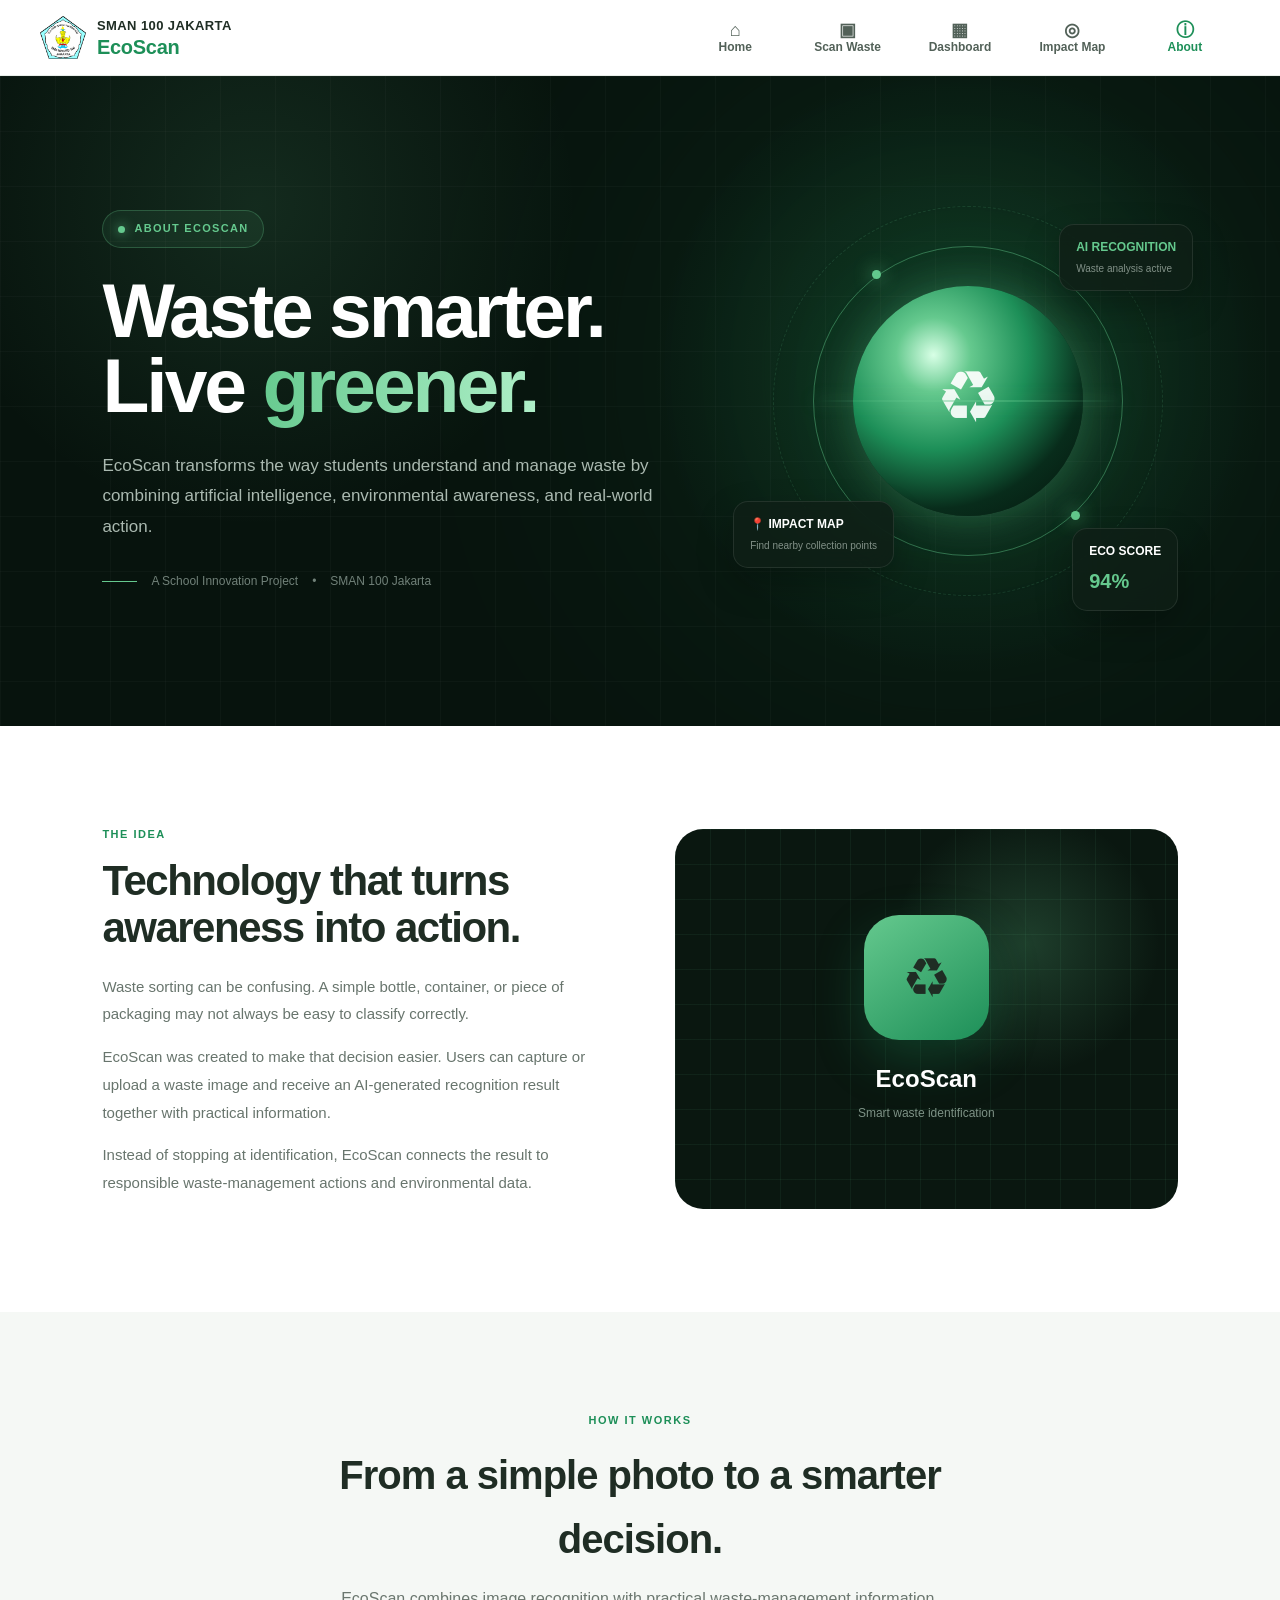
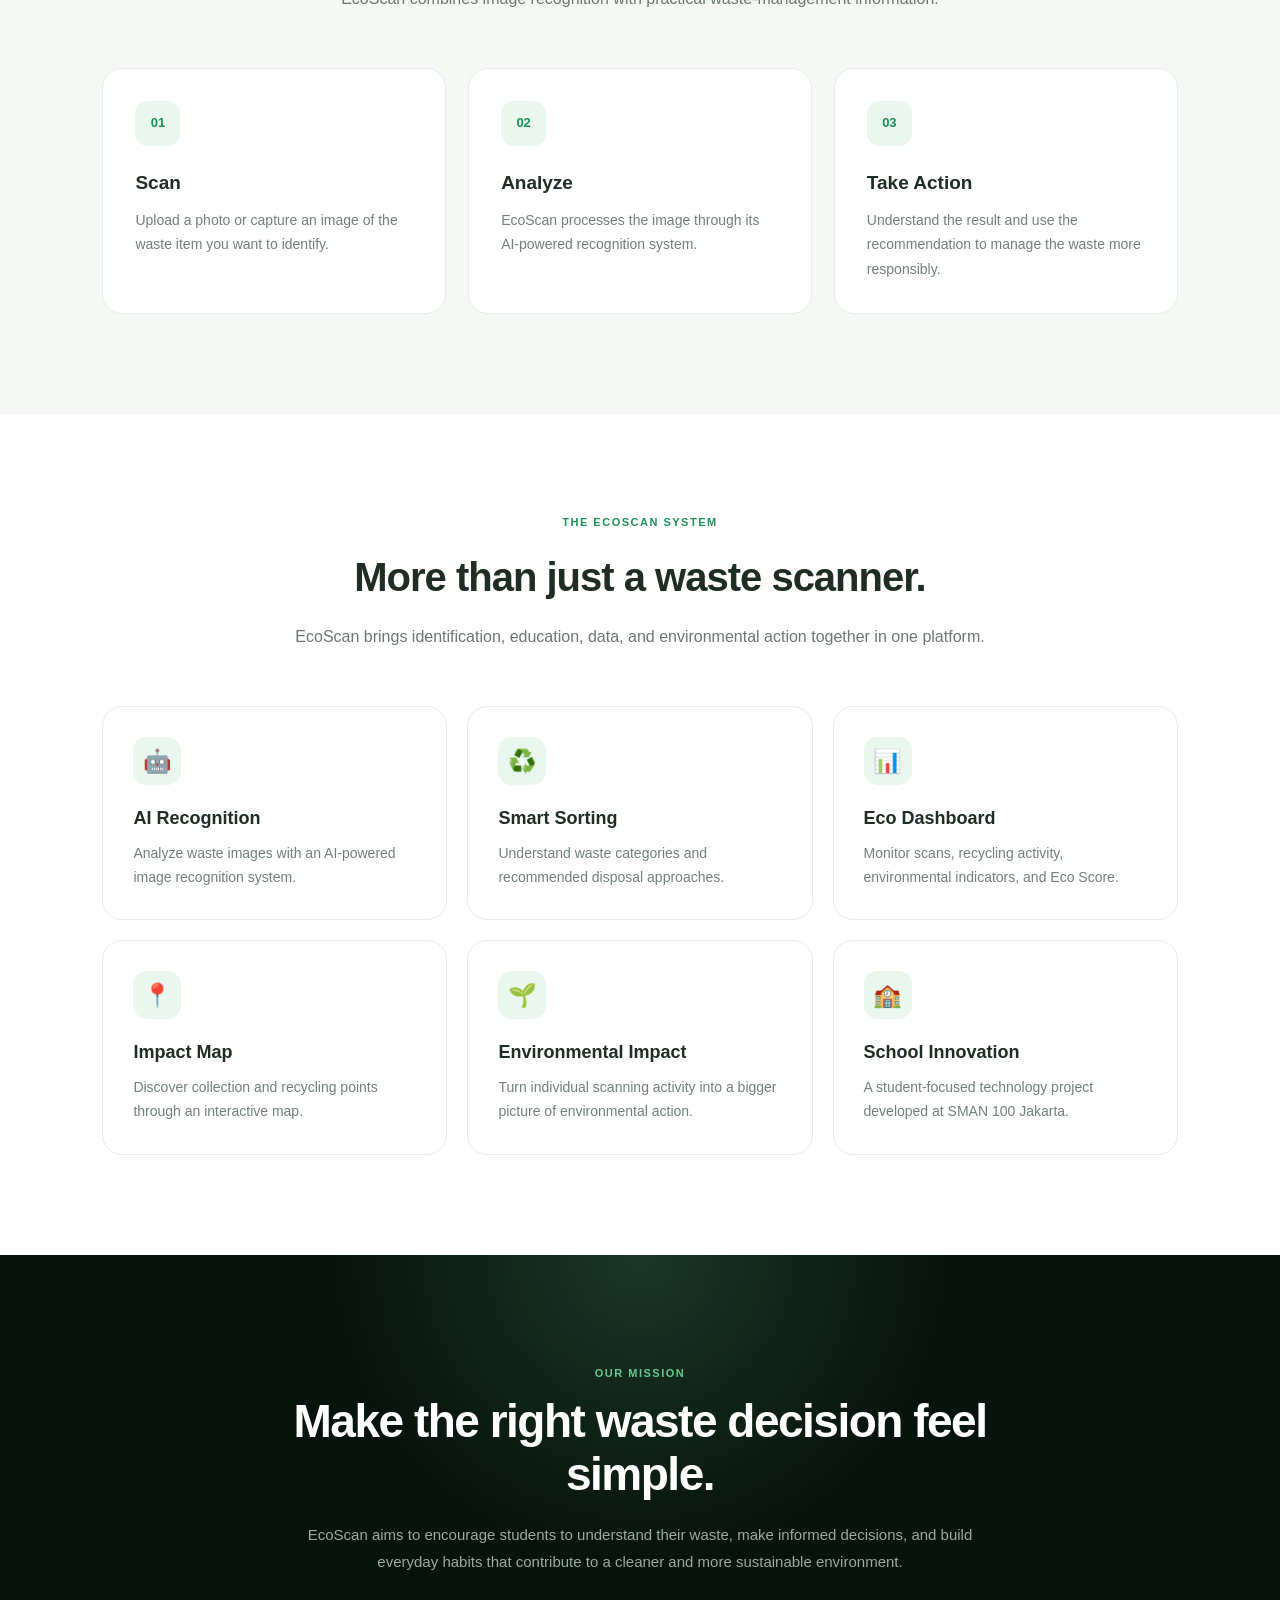
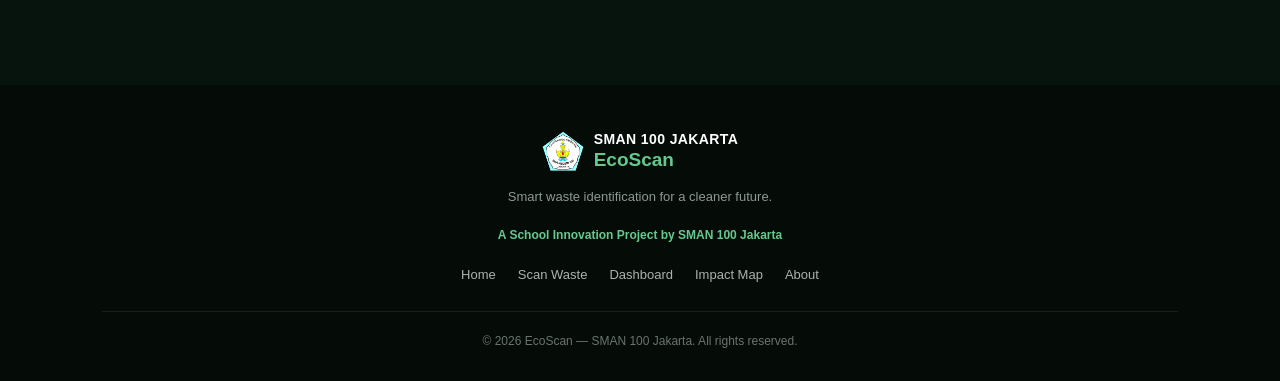
==== about.html @ 2c8e3aa4 "Prepare EcoScan for GitHub Pages" ====
<!DOCTYPE html>
<html lang="en">

<head>

    <meta charset="UTF-8">

    <meta
        name="viewport"
        content="width=device-width, initial-scale=1.0"
    >

    <title>About — EcoScan</title>

    <link
        rel="icon"
        type="image/png"
        href="images/sman100-logo.png"
    >

    <!-- GLOBAL STYLE -->
    <link
        rel="stylesheet"
        href="css/style.css?v=20260929-nav-global"
    >

    <style>

        /* =====================================================
           ABOUT PAGE
           ===================================================== */

        .about-page {
            background: #f5f8f5;
            color: #1f2d24;
        }


        /* =====================================================
           HERO
           ===================================================== */

        .about-hero {
            position: relative;
            min-height: 650px;
            overflow: hidden;
            background:
                radial-gradient(
                    circle at 75% 45%,
                    rgba(54, 194, 117, 0.18),
                    transparent 30%
                ),
                radial-gradient(
                    circle at 20% 20%,
                    rgba(109, 214, 151, 0.12),
                    transparent 28%
                ),
                #07130d;
            display: flex;
            align-items: center;
            padding: 90px 8%;
        }


        /* Decorative grid */

        .about-hero::before {
            content: "";
            position: absolute;
            inset: 0;
            background-image:
                linear-gradient(
                    rgba(255,255,255,0.025) 1px,
                    transparent 1px
                ),
                linear-gradient(
                    90deg,
                    rgba(255,255,255,0.025) 1px,
                    transparent 1px
                );
            background-size: 55px 55px;
            pointer-events: none;
        }


        .hero-glow {
            position: absolute;
            width: 520px;
            height: 520px;
            border-radius: 50%;
            background: #2fc978;
            filter: blur(150px);
            opacity: 0.12;
            right: 5%;
            top: 5%;
        }


        .about-hero-content {
            position: relative;
            z-index: 5;
            width: 52%;
            max-width: 650px;
        }


        .about-badge {
            display: inline-flex;
            align-items: center;
            gap: 9px;
            padding: 9px 15px;
            border: 1px solid
                rgba(101, 201, 142, 0.28);
            border-radius: 50px;
            background:
                rgba(101, 201, 142, 0.08);
            color: #65c98e;
            font-size: 11px;
            font-weight: 800;
            letter-spacing: 1.3px;
            margin-bottom: 25px;
        }


        .badge-dot {
            width: 7px;
            height: 7px;
            border-radius: 50%;
            background: #65c98e;
            box-shadow:
                0 0 12px #65c98e;
        }


        .about-hero h1 {
            font-size: clamp(
                48px,
                6vw,
                82px
            );
            line-height: 0.98;
            letter-spacing: -3px;
            color: #ffffff;
            margin-bottom: 27px;
        }


        .about-hero h1 span {
            background:
                linear-gradient(
                    100deg,
                    #65c98e,
                    #b0f0c9
                );
            -webkit-background-clip: text;
            background-clip: text;
            color: transparent;
        }


        .about-hero-description {
            max-width: 570px;
            color: #aab9b0;
            font-size: 17px;
            line-height: 1.8;
            margin-bottom: 30px;
        }


        .hero-meta {
            display: flex;
            align-items: center;
            gap: 14px;
            color: #718179;
            font-size: 12px;
        }


        .hero-meta-line {
            width: 35px;
            height: 1px;
            background: #65c98e;
        }


        /* =====================================================
           HERO AI VISUAL
           ===================================================== */

        .about-hero-visual {
            position: absolute;
            right: 6%;
            top: 50%;
            transform: translateY(-50%);
            width: 470px;
            height: 470px;
            z-index: 3;
        }


        .orb {
            position: absolute;
            width: 230px;
            height: 230px;
            border-radius: 50%;
            left: 50%;
            top: 50%;
            transform:
                translate(-50%, -50%);
            background:
                radial-gradient(
                    circle at 35% 30%,
                    #d8ffe6 0%,
                    #65c98e 17%,
                    #1d8f58 43%,
                    #082c1b 70%,
                    #04130b 100%
                );
            box-shadow:
                0 0 40px
                    rgba(101, 201, 142, 0.28),
                0 0 100px
                    rgba(45, 201, 120, 0.12);
            animation:
                orbFloat 5s ease-in-out infinite;
        }


        .orb::after {
            content: "♻";
            position: absolute;
            left: 50%;
            top: 50%;
            transform:
                translate(-50%, -53%);
            font-size: 72px;
            color: rgba(255,255,255,0.92);
            font-weight: 300;
        }


        .scan-ring {
            position: absolute;
            width: 310px;
            height: 310px;
            left: 50%;
            top: 50%;
            transform:
                translate(-50%, -50%);
            border: 1px solid
                rgba(101, 201, 142, 0.45);
            border-radius: 50%;
            animation:
                rotateRing 12s linear infinite;
        }


        .scan-ring::before,
        .scan-ring::after {
            content: "";
            position: absolute;
            width: 9px;
            height: 9px;
            border-radius: 50%;
            background: #65c98e;
            box-shadow:
                0 0 18px #65c98e;
        }


        .scan-ring::before {
            top: 23px;
            left: 58px;
        }


        .scan-ring::after {
            bottom: 35px;
            right: 42px;
        }


        .scan-ring-two {
            position: absolute;
            width: 390px;
            height: 390px;
            left: 50%;
            top: 50%;
            transform:
                translate(-50%, -50%);
            border: 1px dashed
                rgba(101, 201, 142, 0.16);
            border-radius: 50%;
            animation:
                rotateRingReverse 18s linear infinite;
        }


        .scan-line {
            position: absolute;
            width: 310px;
            height: 1px;
            left: 50%;
            top: 50%;
            transform:
                translate(-50%, -50%);
            background:
                linear-gradient(
                    90deg,
                    transparent,
                    #65c98e,
                    transparent
                );
            box-shadow:
                0 0 15px
                rgba(101, 201, 142, 0.7);
            animation:
                scanMove 3.5s ease-in-out infinite;
        }


        /* =====================================================
           FLOATING INFO CARDS
           ===================================================== */

        .floating-card {
            position: absolute;
            background:
                rgba(15, 31, 23, 0.82);
            border: 1px solid
                rgba(255,255,255,0.09);
            backdrop-filter: blur(15px);
            -webkit-backdrop-filter: blur(15px);
            border-radius: 15px;
            padding: 13px 16px;
            box-shadow:
                0 15px 35px
                rgba(0,0,0,0.25);
        }


        .floating-card-title {
            color: #ffffff;
            font-size: 12px;
            font-weight: 800;
            margin-bottom: 4px;
        }


        .floating-card-text {
            color: #829188;
            font-size: 10px;
        }


        .card-ai {
            top: 58px;
            right: 10px;
            animation:
                cardFloat 4s ease-in-out infinite;
        }


        .card-ai .floating-card-title {
            color: #65c98e;
        }


        .card-location {
            bottom: 68px;
            left: 0;
            animation:
                cardFloat 5s ease-in-out infinite 0.5s;
        }


        .card-location .floating-card-title {
            color: #ffffff;
        }


        .card-score {
            bottom: 25px;
            right: 25px;
            animation:
                cardFloat 4.5s ease-in-out infinite 1s;
        }


        .score-value {
            color: #65c98e;
            font-size: 20px;
            font-weight: 800;
        }


        /* =====================================================
           PROJECT INTRO
           ===================================================== */

        .project-section {
            padding: 100px 8%;
            background: #ffffff;
        }


        .project-container {
            max-width: 1120px;
            margin: auto;
            display: grid;
            grid-template-columns:
                1fr 1fr;
            gap: 70px;
            align-items: center;
        }


        .section-label {
            color: #1d8f58;
            font-size: 11px;
            font-weight: 800;
            letter-spacing: 1.5px;
            margin-bottom: 13px;
        }


        .project-content h2 {
            font-size: 42px;
            line-height: 1.12;
            letter-spacing: -1.5px;
            margin-bottom: 22px;
        }


        .project-content p {
            color: #68756d;
            line-height: 1.85;
            font-size: 15px;
            margin-bottom: 15px;
        }


        .project-visual {
            position: relative;
            min-height: 380px;
            border-radius: 28px;
            overflow: hidden;
            background:
                radial-gradient(
                    circle at 70% 30%,
                    rgba(101,201,142,0.22),
                    transparent 30%
                ),
                #0a1710;
            display: flex;
            align-items: center;
            justify-content: center;
        }


        .visual-grid {
            position: absolute;
            inset: 0;
            background-image:
                linear-gradient(
                    rgba(101,201,142,0.07) 1px,
                    transparent 1px
                ),
                linear-gradient(
                    90deg,
                    rgba(101,201,142,0.07) 1px,
                    transparent 1px
                );
            background-size: 35px 35px;
        }


        .visual-main {
            position: relative;
            z-index: 2;
            text-align: center;
        }


        .visual-main-icon {
            width: 125px;
            height: 125px;
            border-radius: 35px;
            margin: auto auto 20px;
            background:
                linear-gradient(
                    145deg,
                    #65c98e,
                    #1d8f58
                );
            display: flex;
            align-items: center;
            justify-content: center;
            font-size: 55px;
            box-shadow:
                0 20px 50px
                rgba(29,143,88,0.3);
        }


        .visual-main h3 {
            color: #ffffff;
            font-size: 24px;
            margin-bottom: 5px;
        }


        .visual-main p {
            color: #7e9286;
            font-size: 12px;
        }


        /* =====================================================
           HOW IT WORKS
           ===================================================== */

        .how-section {
            padding: 100px 8%;
            background: #f5f8f5;
        }


        .section-heading {
            max-width: 700px;
            margin:
                0 auto 55px;
            text-align: center;
        }


        .section-heading h2 {
            font-size: 40px;
            letter-spacing: -1px;
            margin-bottom: 14px;
        }


        .section-heading p {
            color: #6b776f;
            line-height: 1.75;
        }


        .steps-grid {
            max-width: 1120px;
            margin: auto;
            display: grid;
            grid-template-columns:
                repeat(3, 1fr);
            gap: 22px;
        }


        .step-card {
            position: relative;
            background: #ffffff;
            padding: 32px;
            border-radius: 20px;
            border: 1px solid #e7ece8;
            transition:
                transform 0.25s ease,
                box-shadow 0.25s ease;
        }


        .step-card:hover {
            transform: translateY(-7px);
            box-shadow:
                0 20px 45px
                rgba(30,60,40,0.08);
        }


        .step-number {
            width: 45px;
            height: 45px;
            border-radius: 13px;
            background: #e9f7ef;
            color: #1d8f58;
            display: flex;
            align-items: center;
            justify-content: center;
            font-size: 13px;
            font-weight: 800;
            margin-bottom: 22px;
        }


        .step-card h3 {
            font-size: 19px;
            margin-bottom: 10px;
        }


        .step-card p {
            color: #718078;
            font-size: 14px;
            line-height: 1.75;
        }


        /* =====================================================
           FEATURES
           ===================================================== */

        .features-section {
            padding: 100px 8%;
            background: #ffffff;
        }


        .features-grid {
            max-width: 1120px;
            margin: auto;
            display: grid;
            grid-template-columns:
                repeat(3, 1fr);
            gap: 20px;
        }


        .feature-card {
            padding: 30px;
            border: 1px solid #e7ece8;
            border-radius: 20px;
            transition:
                transform 0.25s ease,
                border-color 0.25s ease;
        }


        .feature-card:hover {
            transform: translateY(-5px);
            border-color: #bde5cc;
        }


        .feature-icon {
            width: 48px;
            height: 48px;
            border-radius: 14px;
            background: #e9f7ef;
            display: flex;
            align-items: center;
            justify-content: center;
            font-size: 23px;
            margin-bottom: 19px;
        }


        .feature-card h3 {
            font-size: 18px;
            margin-bottom: 9px;
        }


        .feature-card p {
            color: #718078;
            font-size: 14px;
            line-height: 1.7;
        }


        /* =====================================================
           MISSION
           ===================================================== */

        .mission-section {
            position: relative;
            overflow: hidden;
            padding: 110px 8%;
            text-align: center;
            background:
                radial-gradient(
                    circle at 50% 0%,
                    rgba(101,201,142,0.2),
                    transparent 40%
                ),
                #07130d;
        }


        .mission-section .section-label {
            color: #65c98e;
        }


        .mission-section h2 {
            position: relative;
            max-width: 800px;
            margin: 0 auto 20px;
            color: #ffffff;
            font-size: 46px;
            line-height: 1.15;
            letter-spacing: -1.5px;
        }


        .mission-section p {
            position: relative;
            max-width: 700px;
            margin: auto;
            color: #9aaba0;
            line-height: 1.8;
            font-size: 15px;
        }


        /* =====================================================
           FOOTER
           ===================================================== */

        .about-footer {
            background: #050c08;
            color: #ffffff;
            padding: 45px 8% 30px;
            text-align: center;
        }


        .footer-logo {
            display: flex;
            align-items: center;
            justify-content: center;
            gap: 10px;
            margin-bottom: 15px;
        }


        .footer-school-logo {
            width: 42px;
            height: 42px;
            object-fit: contain;
        }


        .footer-logo div {
            display: flex;
            flex-direction: column;
            text-align: left;
            line-height: 1.1;
        }


        .footer-logo strong {
            font-size: 14px;
            color: #ffffff;
            font-weight: 800;
            letter-spacing: 0.4px;
        }


        .footer-logo span {
            font-size: 19px;
            font-weight: 800;
            color: #65c98e;
            margin-top: 3px;
        }


        .footer-description {
            color: #8c9a92;
            font-size: 13px;
            margin-bottom: 18px;
        }


        .footer-project {
            color: #65c98e;
            font-size: 12px;
            font-weight: 600;
            margin-bottom: 20px;
        }


        .footer-links {
            display: flex;
            justify-content: center;
            gap: 22px;
            margin-bottom: 25px;
        }


        .footer-links a {
            color: #a9b4ad;
            text-decoration: none;
            font-size: 13px;
        }


        .footer-links a:hover {
            color: #65c98e;
        }


        .footer-copy {
            padding-top: 20px;
            border-top: 1px solid
                rgba(255,255,255,0.08);
            color: #68756d;
            font-size: 12px;
        }


        /* =====================================================
           ANIMATIONS
           ===================================================== */

        @keyframes orbFloat {

            0%,
            100% {
                transform:
                    translate(-50%, -50%)
                    scale(1);
            }

            50% {
                transform:
                    translate(-50%, -54%)
                    scale(1.04);
            }

        }


        @keyframes rotateRing {

            from {
                transform:
                    translate(-50%, -50%)
                    rotate(0deg);
            }

            to {
                transform:
                    translate(-50%, -50%)
                    rotate(360deg);
            }

        }


        @keyframes rotateRingReverse {

            from {
                transform:
                    translate(-50%, -50%)
                    rotate(360deg);
            }

            to {
                transform:
                    translate(-50%, -50%)
                    rotate(0deg);
            }

        }


        @keyframes scanMove {

            0%,
            100% {
                transform:
                    translate(-50%, -95px);
                opacity: 0.15;
            }

            50% {
                transform:
                    translate(-50%, 95px);
                opacity: 1;
            }

        }


        @keyframes cardFloat {

            0%,
            100% {
                transform:
                    translateY(0);
            }

            50% {
                transform:
                    translateY(-8px);
            }

        }


        /* =====================================================
           RESPONSIVE
           ===================================================== */

        @media (max-width: 1050px) {

            .about-hero-visual {
                right: -50px;
                opacity: 0.65;
            }

            .about-hero-content {
                width: 65%;
            }

        }


        @media (max-width: 850px) {

            .about-hero {
                min-height: auto;
                flex-direction: column;
                align-items: stretch;
                padding:
                    80px 6%;
            }

            .about-hero-content {
                width: 100%;
                max-width: 650px;
            }

            .about-hero-visual {
                position: relative;
                right: auto;
                top: auto;
                transform: none;
                width: 100%;
                max-width: 430px;
                height: 430px;
                margin:
                    55px auto 0;
                opacity: 1;
            }

            .project-container {
                grid-template-columns: 1fr;
            }

            .steps-grid,
            .features-grid {
                grid-template-columns: 1fr;
            }

        }


        @media (max-width: 600px) {

            .about-hero {
                padding:
                    65px 5%;
            }

            .about-hero h1 {
                font-size: 48px;
                letter-spacing: -2px;
            }

            .about-hero-description {
                font-size: 15px;
            }

            .about-hero-visual {
                height: 340px;
                transform: none;
                margin: 32px auto 0;
            }

            .project-section,
            .how-section,
            .features-section,
            .mission-section {
                padding:
                    70px 5%;
            }

            .project-content h2,
            .section-heading h2 {
                font-size: 31px;
            }

            .mission-section h2 {
                font-size: 34px;
            }

            .footer-links {
                flex-wrap: wrap;
                gap: 15px;
            }

        }

    </style>

</head>


<body>


    <!-- =====================================================
         NAVIGATION
         ===================================================== -->

    <nav>

        <a
            href="index.html"
            class="brand"
        >

            <img
                src="images/sman100-logo.png"
                alt="SMAN 100 Jakarta Logo"
                class="school-logo"
                onerror="this.style.visibility='hidden';"
            >

            <div class="brand-text">

                <div class="school-name">
                    SMAN 100 JAKARTA
                </div>

                <div class="eco-name">
                    EcoScan
                </div>

            </div>

        </a>


        <ul class="nav-links">

            <li>
                <a href="index.html">
                    Home
                </a>
            </li>

            <li>
                <a href="scan.html">
                    Scan Waste
                </a>
            </li>

            <li>
                <a href="dashboard.html">
                    Dashboard
                </a>
            </li>

            <li>
                <a href="map.html">
                    Impact Map
                </a>
            </li>

            <li>
                <a
                    href="about.html"
                    class="active"
                >
                    About
                </a>
            </li>

        </ul>

    </nav>



    <!-- =====================================================
         MAIN
         ===================================================== -->

    <main class="about-page">


        <!-- =================================================
             HERO
             ================================================= -->

        <section class="about-hero">

            <div class="hero-glow"></div>


            <div class="about-hero-content">

                <div class="about-badge">

                    <span class="badge-dot"></span>

                    ABOUT ECOSCAN

                </div>


                <h1>

                    Waste smarter.
                    <br>

                    Live <span>greener.</span>

                </h1>


                <p class="about-hero-description">

                    EcoScan transforms the way students
                    understand and manage waste by combining
                    artificial intelligence, environmental
                    awareness, and real-world action.

                </p>


                <div class="hero-meta">

                    <span class="hero-meta-line"></span>

                    A School Innovation Project

                    <span>•</span>

                    SMAN 100 Jakarta

                </div>

            </div>



            <!-- =============================================
                 AI VISUAL
                 ============================================= -->

            <div class="about-hero-visual">

                <div class="scan-ring-two"></div>

                <div class="scan-ring"></div>

                <div class="scan-line"></div>

                <div class="orb"></div>


                <!-- AI CARD -->

                <div class="floating-card card-ai">

                    <div class="floating-card-title">
                        AI RECOGNITION
                    </div>

                    <div class="floating-card-text">
                        Waste analysis active
                    </div>

                </div>


                <!-- LOCATION CARD -->

                <div class="floating-card card-location">

                    <div class="floating-card-title">
                        📍 IMPACT MAP
                    </div>

                    <div class="floating-card-text">
                        Find nearby collection points
                    </div>

                </div>


                <!-- SCORE CARD -->

                <div class="floating-card card-score">

                    <div class="floating-card-title">
                        ECO SCORE
                    </div>

                    <div class="score-value">
                        94%
                    </div>

                </div>

            </div>

        </section>



        <!-- =================================================
             PROJECT
             ================================================= -->

        <section class="project-section">

            <div class="project-container">


                <div class="project-content">

                    <div class="section-label">
                        THE IDEA
                    </div>

                    <h2>
                        Technology that turns awareness into action.
                    </h2>


                    <p>
                        Waste sorting can be confusing.
                        A simple bottle, container, or piece
                        of packaging may not always be easy
                        to classify correctly.
                    </p>


                    <p>
                        EcoScan was created to make that
                        decision easier. Users can capture
                        or upload a waste image and receive
                        an AI-generated recognition result
                        together with practical information.
                    </p>


                    <p>
                        Instead of stopping at identification,
                        EcoScan connects the result to
                        responsible waste-management actions
                        and environmental data.
                    </p>

                </div>



                <div class="project-visual">

                    <div class="visual-grid"></div>


                    <div class="visual-main">

                        <div class="visual-main-icon">
                            ♻
                        </div>

                        <h3>
                            EcoScan
                        </h3>

                        <p>
                            Smart waste identification
                        </p>

                    </div>

                </div>


            </div>

        </section>



        <!-- =================================================
             HOW IT WORKS
             ================================================= -->

        <section class="how-section">

            <div class="section-heading">

                <div class="section-label">
                    HOW IT WORKS
                </div>

                <h2>
                    From a simple photo to a smarter decision.
                </h2>

                <p>
                    EcoScan combines image recognition with
                    practical waste-management information.
                </p>

            </div>



            <div class="steps-grid">


                <div class="step-card">

                    <div class="step-number">
                        01
                    </div>

                    <h3>
                        Scan
                    </h3>

                    <p>
                        Upload a photo or capture an image
                        of the waste item you want to identify.
                    </p>

                </div>



                <div class="step-card">

                    <div class="step-number">
                        02
                    </div>

                    <h3>
                        Analyze
                    </h3>

                    <p>
                        EcoScan processes the image through
                        its AI-powered recognition system.
                    </p>

                </div>



                <div class="step-card">

                    <div class="step-number">
                        03
                    </div>

                    <h3>
                        Take Action
                    </h3>

                    <p>
                        Understand the result and use the
                        recommendation to manage the waste
                        more responsibly.
                    </p>

                </div>


            </div>

        </section>



        <!-- =================================================
             FEATURES
             ================================================= -->

        <section class="features-section">

            <div class="section-heading">

                <div class="section-label">
                    THE ECOSCAN SYSTEM
                </div>

                <h2>
                    More than just a waste scanner.
                </h2>

                <p>
                    EcoScan brings identification,
                    education, data, and environmental
                    action together in one platform.
                </p>

            </div>



            <div class="features-grid">


                <div class="feature-card">

                    <div class="feature-icon">
                        🤖
                    </div>

                    <h3>
                        AI Recognition
                    </h3>

                    <p>
                        Analyze waste images with an
                        AI-powered image recognition system.
                    </p>

                </div>



                <div class="feature-card">

                    <div class="feature-icon">
                        ♻️
                    </div>

                    <h3>
                        Smart Sorting
                    </h3>

                    <p>
                        Understand waste categories and
                        recommended disposal approaches.
                    </p>

                </div>



                <div class="feature-card">

                    <div class="feature-icon">
                        📊
                    </div>

                    <h3>
                        Eco Dashboard
                    </h3>

                    <p>
                        Monitor scans, recycling activity,
                        environmental indicators, and Eco Score.
                    </p>

                </div>



                <div class="feature-card">

                    <div class="feature-icon">
                        📍
                    </div>

                    <h3>
                        Impact Map
                    </h3>

                    <p>
                        Discover collection and recycling
                        points through an interactive map.
                    </p>

                </div>



                <div class="feature-card">

                    <div class="feature-icon">
                        🌱
                    </div>

                    <h3>
                        Environmental Impact
                    </h3>

                    <p>
                        Turn individual scanning activity
                        into a bigger picture of environmental action.
                    </p>

                </div>



                <div class="feature-card">

                    <div class="feature-icon">
                        🏫
                    </div>

                    <h3>
                        School Innovation
                    </h3>

                    <p>
                        A student-focused technology project
                        developed at SMAN 100 Jakarta.
                    </p>

                </div>


            </div>

        </section>



        <!-- =================================================
             MISSION
             ================================================= -->

        <section class="mission-section">

            <div class="section-label">
                OUR MISSION
            </div>


            <h2>
                Make the right waste decision
                feel simple.
            </h2>


            <p>
                EcoScan aims to encourage students to
                understand their waste, make informed
                decisions, and build everyday habits that
                contribute to a cleaner and more sustainable
                environment.
            </p>

        </section>


    </main>



    <!-- =====================================================
         FOOTER
         ===================================================== -->

    <footer class="about-footer">


        <div class="footer-logo">

            <img
                src="images/sman100-logo.png"
                alt="SMAN 100 Jakarta Logo"
                class="footer-school-logo"
                onerror="this.style.visibility='hidden';"
            >

            <div>

                <strong>
                    SMAN 100 JAKARTA
                </strong>

                <span>
                    EcoScan
                </span>

            </div>

        </div>


        <p class="footer-description">
            Smart waste identification for a cleaner future.
        </p>


        <p class="footer-project">
            A School Innovation Project by SMAN 100 Jakarta
        </p>


        <div class="footer-links">

            <a href="index.html">
                Home
            </a>

            <a href="scan.html">
                Scan Waste
            </a>

            <a href="dashboard.html">
                Dashboard
            </a>

            <a href="map.html">
                Impact Map
            </a>

            <a href="about.html">
                About
            </a>

        </div>


        <div class="footer-copy">

            ©
            <span id="currentYear"></span>
            EcoScan — SMAN 100 Jakarta.
            All rights reserved.

        </div>


    </footer>



    <!-- =====================================================
         SCRIPT
         ===================================================== -->

    <script>

        document.getElementById(
            "currentYear"
        ).textContent =
            new Date().getFullYear();

    </script>


</body>

</html>
---- css/style.css ----
* {
    margin: 0;
    padding: 0;
    box-sizing: border-box;
}

html {
    scroll-behavior: smooth;
}

body {
    font-family: Arial, Helvetica, sans-serif;
    background: #f7faf8;
    color: #1f2d24;
    line-height: 1.6;
}

a {
    text-decoration: none;
    color: inherit;
}

button {
    font-family: inherit;
}


/* =========================================================
   NAVBAR
========================================================= */

nav {
    width: 100%;
    min-height: 76px;

    background: #ffffff;
    border-bottom: 1px solid #e8eee9;

    display: flex;
    align-items: center;
    justify-content: space-between;

    padding: 0 40px;

    position: sticky;
    top: 0;
    z-index: 1000;
}


/* =========================================================
   BRAND
========================================================= */

.brand {
    display: flex;
    align-items: center;
    gap: 11px;

    flex-shrink: 0;
    text-decoration: none;
}

.school-logo {
    width: 46px;
    height: 46px;

    object-fit: contain;
    display: block;
}

.brand-text {
    display: flex;
    flex-direction: column;
    justify-content: center;

    line-height: 1;
}

.school-name {
    font-family: Arial, Helvetica, sans-serif;

    font-size: 13px;
    font-weight: 800;

    letter-spacing: 0.4px;

    color: #1f2d24;

    white-space: nowrap;
}

.eco-name {
    font-family: Arial, Helvetica, sans-serif;

    font-size: 20px;
    font-weight: 800;

    letter-spacing: -0.3px;

    color: #1d8f58;

    margin-top: 5px;

    white-space: nowrap;
}


/* =========================================================
   NAVIGATION
========================================================= */

.nav-links {
    display: grid;
    align-items: center;
    grid-template-columns: repeat(5, minmax(0, 1fr));
    width: min(100%, 560px);
    gap: 2px;

    list-style: none;

    margin: 0;
    padding: 0;
}

.nav-links li {
    list-style: none;
    margin: 0;
    padding: 0;
}

.nav-links a {
    font-family: Arial, Helvetica, sans-serif;
    min-height: 48px;
    display: flex;
    flex-direction: column;
    align-items: center;
    justify-content: center;
    gap: 2px;
    padding: 4px 1px;
    font-size: 12px;
    font-weight: 600;
    line-height: 1.15;
    color: #526158;
    text-decoration: none;
    text-align: center;
    transition: color 0.2s ease;
}

.nav-links a::before {
    font-size: 18px;
    line-height: 1;
}

.nav-links a[href="index.html"]::before {
    content: "⌂";
}

.nav-links a[href="scan.html"]::before {
    content: "▣";
}

.nav-links a[href="dashboard.html"]::before {
    content: "▦";
}

.nav-links a[href="map.html"]::before {
    content: "◎";
}

.nav-links a[href="about.html"]::before {
    content: "ⓘ";
}

.nav-links a:hover {
    color: #1d8f58;
}

.nav-links a.active {
    color: #1d8f58;
    font-weight: 700;
}


/* =========================================================
   HERO
========================================================= */

.hero {
    min-height: calc(100vh - 76px);

    display: flex;
    align-items: center;

    padding: 80px 8%;

    background:
        radial-gradient(
            circle at 85% 20%,
            rgba(29, 143, 88, 0.12),
            transparent 30%
        ),
        linear-gradient(
            135deg,
            #f7faf8 0%,
            #eef7f1 100%
        );
}

.hero-container {
    width: 100%;
    max-width: 1200px;

    margin: 0 auto;

    display: grid;
    grid-template-columns: 1fr 1fr;

    gap: 70px;

    align-items: center;
}


/* =========================================================
   HERO CONTENT
========================================================= */

.hero-content {
    max-width: 620px;
}

.hero-badge {
    display: inline-flex;
    align-items: center;

    padding: 8px 14px;

    border-radius: 999px;

    background: #e3f4ea;
    color: #1d8f58;

    font-size: 12px;
    font-weight: 800;

    letter-spacing: 1px;

    margin-bottom: 22px;
}

.hero h1 {
    font-size: clamp(42px, 5vw, 70px);

    line-height: 1.05;

    letter-spacing: -2px;

    color: #183125;

    margin-bottom: 24px;
}

.hero h1 span {
    color: #1d8f58;
}

.hero-description {
    max-width: 560px;

    font-size: 17px;
    line-height: 1.8;

    color: #627168;

    margin-bottom: 34px;
}


/* =========================================================
   BUTTONS
========================================================= */

.hero-buttons {
    display: flex;
    align-items: center;

    gap: 14px;

    margin-bottom: 42px;
}

.primary-button {
    display: inline-flex;
    align-items: center;
    justify-content: center;

    padding: 14px 22px;

    background: #1d8f58;
    color: #ffffff;

    border-radius: 10px;

    font-size: 14px;
    font-weight: 700;

    transition:
        transform 0.2s ease,
        background 0.2s ease,
        box-shadow 0.2s ease;
}

.primary-button:hover {
    background: #167447;

    transform: translateY(-2px);

    box-shadow:
        0 10px 24px rgba(29, 143, 88, 0.2);
}

.secondary-button {
    display: inline-flex;
    align-items: center;
    justify-content: center;

    padding: 14px 22px;

    background: #ffffff;
    color: #1d8f58;

    border: 1px solid #cfe3d6;

    border-radius: 10px;

    font-size: 14px;
    font-weight: 700;

    transition:
        transform 0.2s ease,
        background 0.2s ease;
}

.secondary-button:hover {
    background: #f0f8f3;

    transform: translateY(-2px);
}


/* =========================================================
   FEATURES
========================================================= */

.hero-features {
    display: flex;
    flex-wrap: wrap;

    gap: 24px;
}

.hero-feature {
    display: flex;
    align-items: center;

    gap: 9px;

    color: #526158;

    font-size: 13px;
    font-weight: 600;
}

.hero-feature-icon {
    width: 30px;
    height: 30px;

    display: flex;
    align-items: center;
    justify-content: center;

    border-radius: 8px;

    background: #e3f4ea;

    font-size: 15px;
}


/* =========================================================
   SCANNER CARD
========================================================= */

.hero-visual {
    display: flex;
    justify-content: center;
    align-items: center;
}

.scanner-card {
    width: 100%;
    max-width: 430px;

    padding: 28px;

    background: #ffffff;

    border: 1px solid #e1ebe4;

    border-radius: 24px;

    box-shadow:
        0 25px 70px rgba(31, 60, 44, 0.1);

    position: relative;
}

.scanner-top {
    display: flex;
    align-items: center;
    justify-content: space-between;

    margin-bottom: 20px;
}

.scanner-title {
    font-size: 13px;
    font-weight: 800;

    color: #1f2d24;
}

.scanner-status {
    display: flex;
    align-items: center;

    gap: 6px;

    color: #1d8f58;

    font-size: 11px;
    font-weight: 700;
}

.status-dot {
    width: 7px;
    height: 7px;

    border-radius: 50%;

    background: #1d8f58;

    animation: statusPulse 1.8s infinite;
}


/* =========================================================
   SCANNER IMAGE
========================================================= */

.scanner-image {
    min-height: 300px;

    border-radius: 18px;

    background:
        linear-gradient(
            145deg,
            #edf7f0,
            #dcefe4
        );

    display: flex;
    align-items: center;
    justify-content: center;

    position: relative;

    overflow: hidden;
}


/* =========================================================
   SCANNER CORNERS
========================================================= */

.scan-corner {
    position: absolute;

    width: 35px;
    height: 35px;

    border-color: #1d8f58;
    border-style: solid;

    z-index: 5;
}

.scan-corner.top-left {
    top: 18px;
    left: 18px;

    border-width: 3px 0 0 3px;
}

.scan-corner.top-right {
    top: 18px;
    right: 18px;

    border-width: 3px 3px 0 0;
}

.scan-corner.bottom-left {
    bottom: 18px;
    left: 18px;

    border-width: 0 0 3px 3px;
}

.scan-corner.bottom-right {
    bottom: 18px;
    right: 18px;

    border-width: 0 3px 3px 0;
}


/* =========================================================
   MOVING SCAN LINE
========================================================= */

.scan-line {
    position: absolute;

    left: 8%;

    width: 84%;
    height: 3px;

    top: 10%;

    background: #1d8f58;

    border-radius: 999px;

    box-shadow:
        0 0 8px rgba(29, 143, 88, 0.8),
        0 0 20px rgba(29, 143, 88, 0.45);

    z-index: 4;

    animation:
        scanMove 2.6s ease-in-out infinite;
}


/* =========================================================
   SCAN GLOW
========================================================= */

.scan-glow {
    position: absolute;

    left: 8%;

    width: 84%;
    height: 80px;

    top: 10%;

    background:
        linear-gradient(
            to bottom,
            rgba(29, 143, 88, 0.16),
            rgba(29, 143, 88, 0)
        );

    pointer-events: none;

    z-index: 3;

    animation:
        glowMove 2.6s ease-in-out infinite;
}


/* =========================================================
   SCANNER OBJECT
========================================================= */

.scanner-object {
    position: relative;

    z-index: 2;

    font-size: 130px;

    filter:
        drop-shadow(
            0 20px 20px
            rgba(0, 0, 0, 0.1)
        );

    animation:
        objectFloat 3s ease-in-out infinite,
        objectGlow 2.6s ease-in-out infinite;
}


/* =========================================================
   SCANNER RESULT
========================================================= */

.scanner-result {
    display: flex;
    align-items: center;
    justify-content: space-between;

    margin-top: 20px;
}

.scanner-label {
    color: #607066;

    font-size: 12px;
    font-weight: 600;
}

.scanner-value {
    color: #1f2d24;

    font-size: 16px;
    font-weight: 800;
}

.confidence {
    display: flex;
    flex-direction: column;

    align-items: flex-end;

    gap: 3px;
}

.confidence-value {
    color: #1d8f58;

    font-size: 20px;
    font-weight: 800;
}

.confidence-label {
    color: #7b887f;

    font-size: 10px;
}


/* =========================================================
   PROJECT FOOTER LABEL
========================================================= */

.school-project {
    text-align: center;

    padding: 18px 20px;

    background: #ffffff;

    border-top: 1px solid #e8eee9;

    color: #1d8f58;

    font-size: 12px;
    font-weight: 700;

    letter-spacing: 0.2px;
}


/* =========================================================
   GENERAL SECTIONS
========================================================= */

section {
    width: 100%;
}

.container {
    width: 100%;
    max-width: 1200px;

    margin: 0 auto;

    padding: 80px 24px;
}

.section-title {
    font-size: 38px;

    line-height: 1.15;

    color: #1f2d24;

    margin-bottom: 14px;
}

.section-description {
    max-width: 650px;

    color: #64736a;

    font-size: 16px;

    line-height: 1.7;
}


/* =========================================================
   ANIMATIONS
========================================================= */

@keyframes scanMove {

    0% {
        top: 10%;
        opacity: 0.5;
    }

    50% {
        top: 82%;
        opacity: 1;
    }

    100% {
        top: 10%;
        opacity: 0.5;
    }
}


@keyframes glowMove {

    0% {
        top: 10%;
        opacity: 0;
    }

    50% {
        top: 25%;
        opacity: 1;
    }

    100% {
        top: 10%;
        opacity: 0;
    }
}


@keyframes objectFloat {

    0% {
        transform: translateY(0);
    }

    50% {
        transform: translateY(-7px);
    }

    100% {
        transform: translateY(0);
    }
}


@keyframes objectGlow {

    0% {
        filter:
            drop-shadow(
                0 20px 20px
                rgba(0, 0, 0, 0.1)
            );
    }

    50% {
        filter:
            drop-shadow(
                0 0 20px
                rgba(29, 143, 88, 0.35)
            )
            drop-shadow(
                0 20px 20px
                rgba(0, 0, 0, 0.08)
            );
    }

    100% {
        filter:
            drop-shadow(
                0 20px 20px
                rgba(0, 0, 0, 0.1)
            );
    }
}


@keyframes statusPulse {

    0% {
        opacity: 1;
        transform: scale(1);
    }

    50% {
        opacity: 0.45;
        transform: scale(0.75);
    }

    100% {
        opacity: 1;
        transform: scale(1);
    }
}


/* =========================================================
   TABLET
========================================================= */

@media (max-width: 900px) {

    nav {
        padding: 0 20px;
    }

    .nav-links {
        gap: 18px;
    }

    .hero {
        padding: 60px 6%;
    }

    .hero-container {
        grid-template-columns: 1fr;

        gap: 50px;
    }

    .hero-content {
        max-width: 700px;
    }

    .hero h1 {
        font-size: 52px;
    }

    .hero-visual {
        order: 2;
    }
}


/* =========================================================
   MOBILE
========================================================= */

@media (max-width: 700px) {

    nav {
        min-height: 0;
        flex-wrap: wrap;
        row-gap: 8px;
        padding: 10px 16px 8px;
    }

    .school-logo {
        width: 38px;
        height: 38px;
    }

    .school-name {
        font-size: 11px;
        letter-spacing: 0.25px;
    }

    .eco-name {
        font-size: 17px;
        margin-top: 4px;
    }

    .nav-links {
        width: 100%;
    }

    .nav-links a {
        font-size: 10px;
    }

    .hero {
        padding: 50px 20px;
    }

    .hero h1 {
        font-size: 42px;

        letter-spacing: -1.5px;
    }

    .hero-description {
        font-size: 15px;
    }

    .hero-buttons {
        flex-direction: column;

        align-items: stretch;
    }

    .primary-button,
    .secondary-button {
        width: 100%;
    }

    .hero-features {
        gap: 14px;

        flex-direction: column;
    }

    .scanner-card {
        padding: 18px;
    }

    .scanner-image {
        min-height: 240px;
    }

    .scanner-object {
        font-size: 100px;
    }

    .container {
        padding: 60px 20px;
    }

    .section-title {
        font-size: 30px;
    }
}


/* =========================================================
   SMALL MOBILE
========================================================= */

@media (max-width: 520px) {

    .brand {
        gap: 8px;
    }

    .school-logo {
        width: 34px;
        height: 34px;
    }

    .school-name {
        font-size: 9px;
    }

    .eco-name {
        font-size: 15px;
    }

    .nav-links {
        gap: 1px;
    }

    .nav-links a {
        font-size: 9px;
    }
}
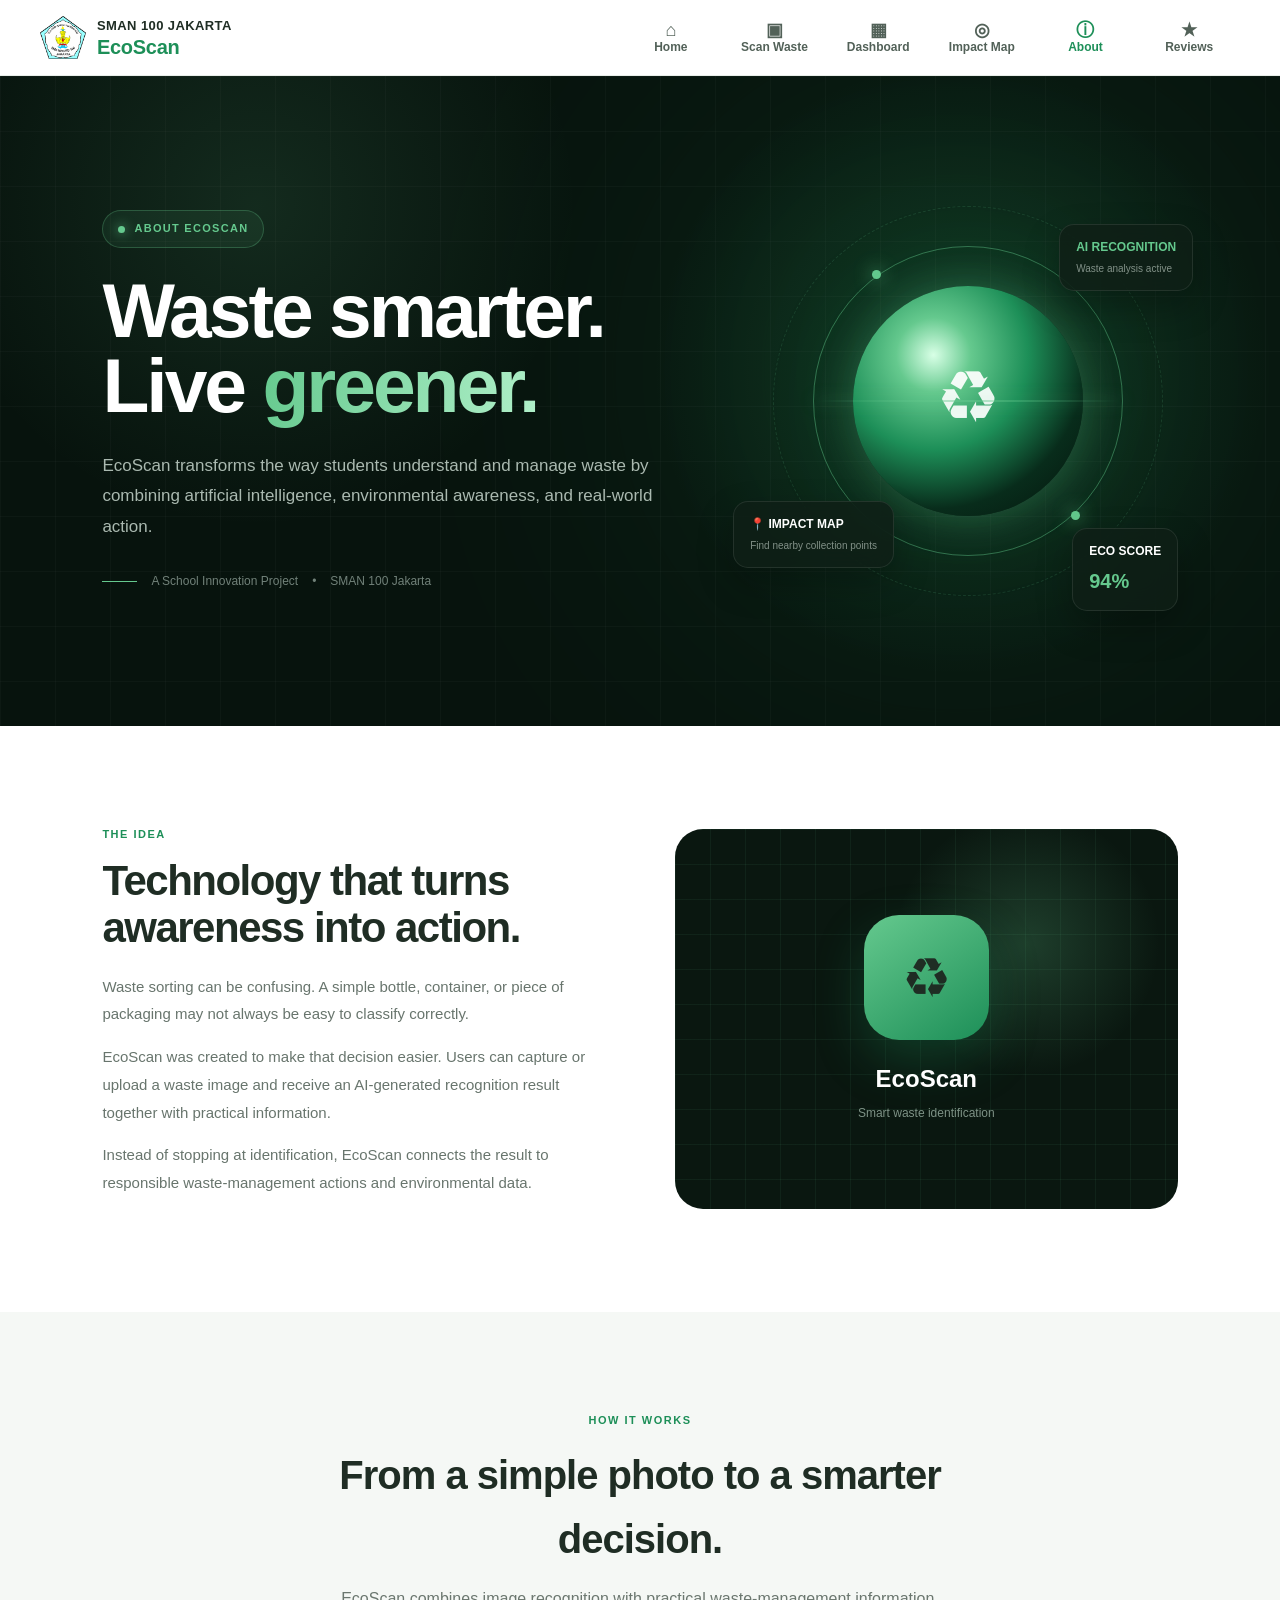
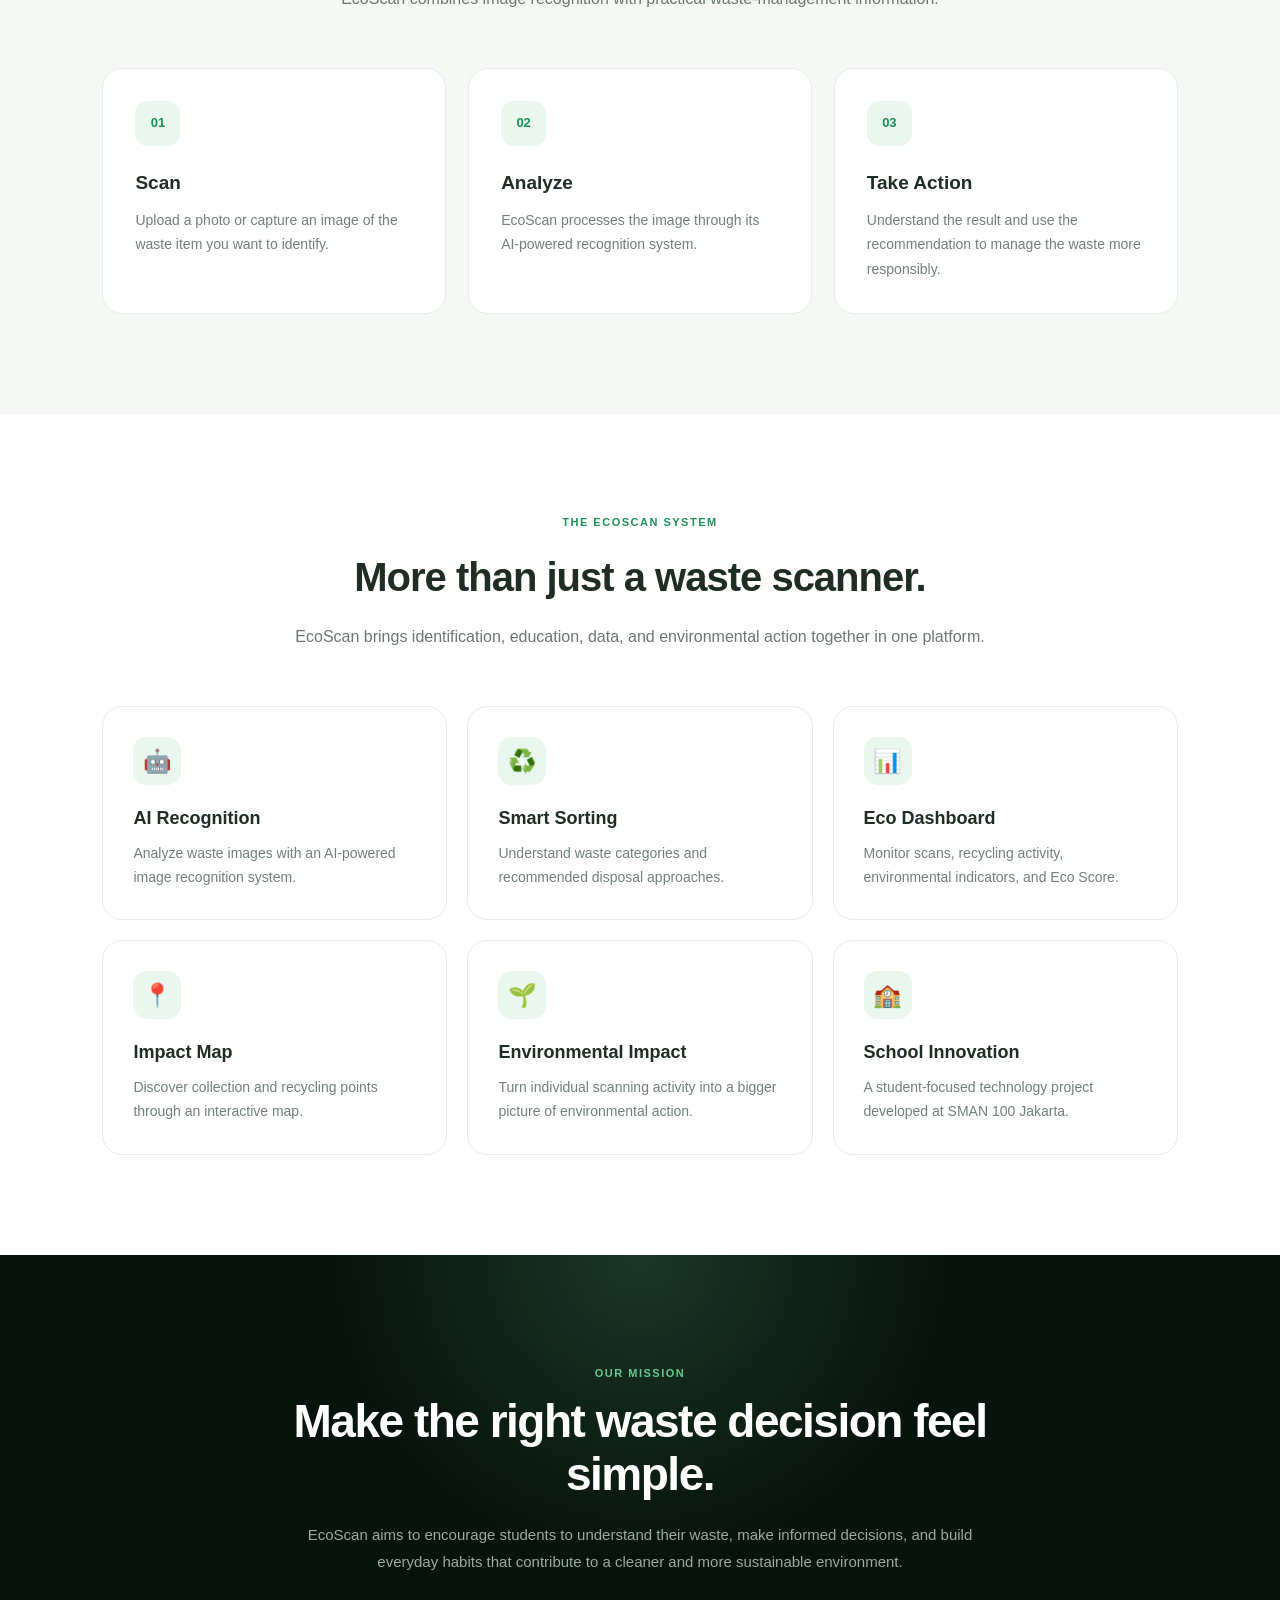
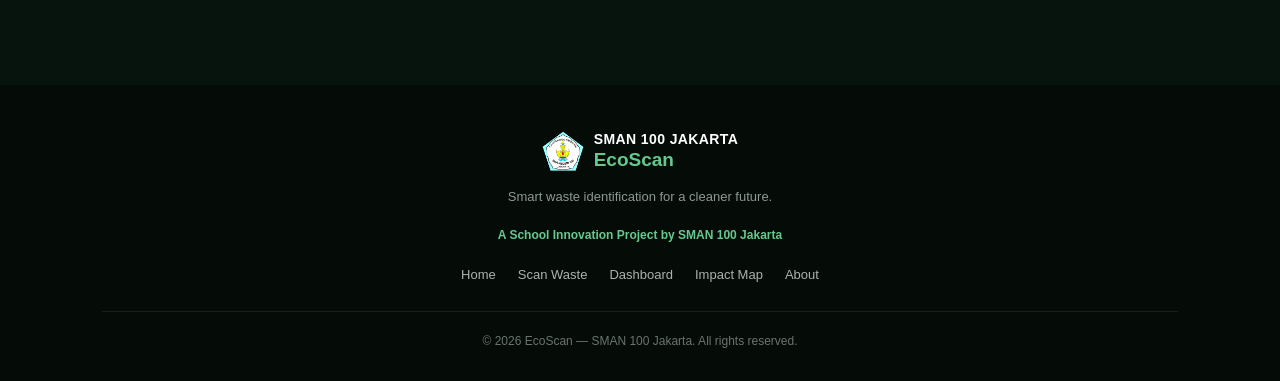
==== commit 22f68f63: "Add public EcoScan reviews Add live public review publishing and review management through Supabase," ====
--- a/about.html
+++ b/about.html
@@ -21,7 +21,7 @@
     <!-- GLOBAL STYLE -->
     <link
         rel="stylesheet"
-        href="css/style.css?v=20260929-nav-global"
+        href="css/style.css?v=20261013-reviews"
     >
 
     <style>
@@ -1078,6 +1078,12 @@
                 </a>
             </li>
 
+            <li>
+                <a href="reviews.html">
+                    Reviews
+                </a>
+            </li>
+
         </ul>
 
     </nav>
--- a/css/style.css
+++ b/css/style.css
@@ -113,8 +113,8 @@
 .nav-links {
     display: grid;
     align-items: center;
-    grid-template-columns: repeat(5, minmax(0, 1fr));
-    width: min(100%, 560px);
+    grid-template-columns: repeat(6, minmax(0, 1fr));
+    width: min(100%, 620px);
     gap: 2px;
 
     list-style: none;
@@ -170,6 +170,10 @@
 
 .nav-links a[href="about.html"]::before {
     content: "ⓘ";
+}
+
+.nav-links a[href="reviews.html"]::before {
+    content: "★";
 }
 
 .nav-links a:hover {
@@ -837,7 +841,7 @@
     }
 
     .nav-links {
-        gap: 18px;
+        gap: 3px;
     }
 
     .hero {
